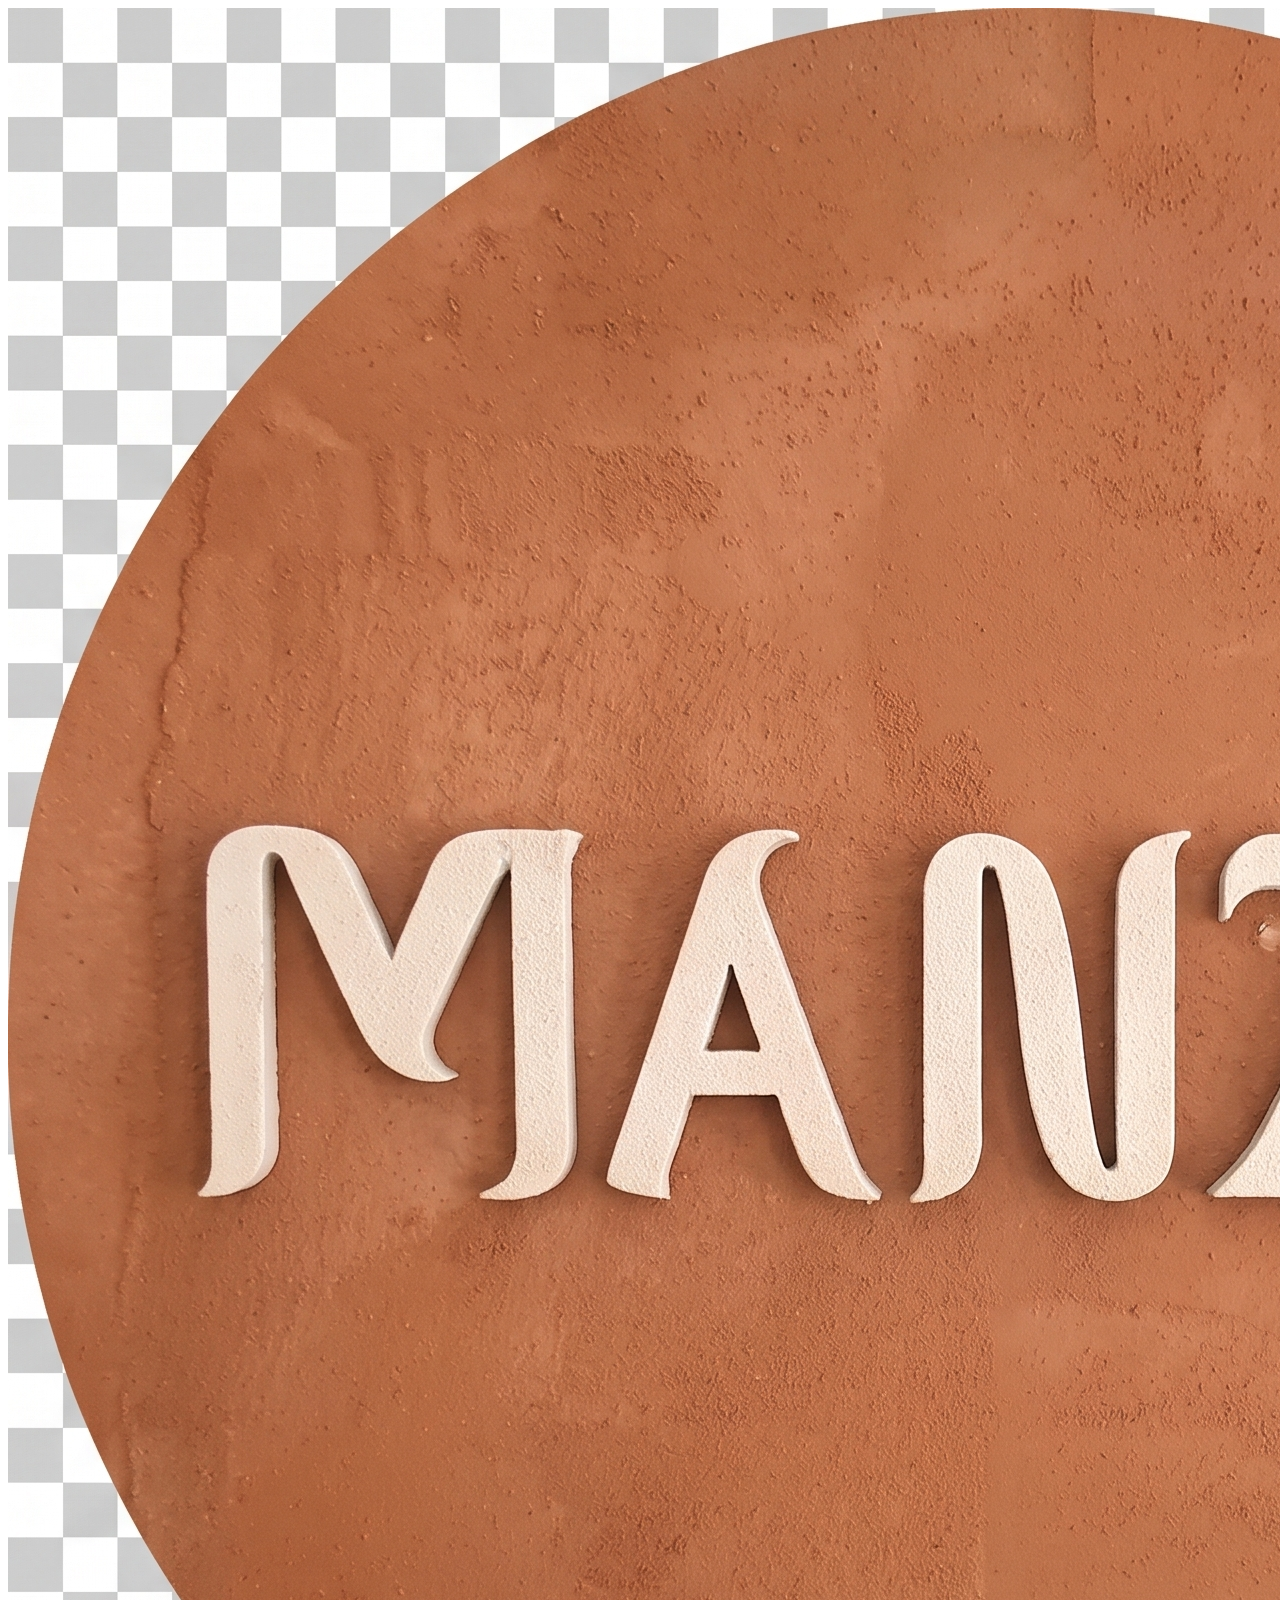
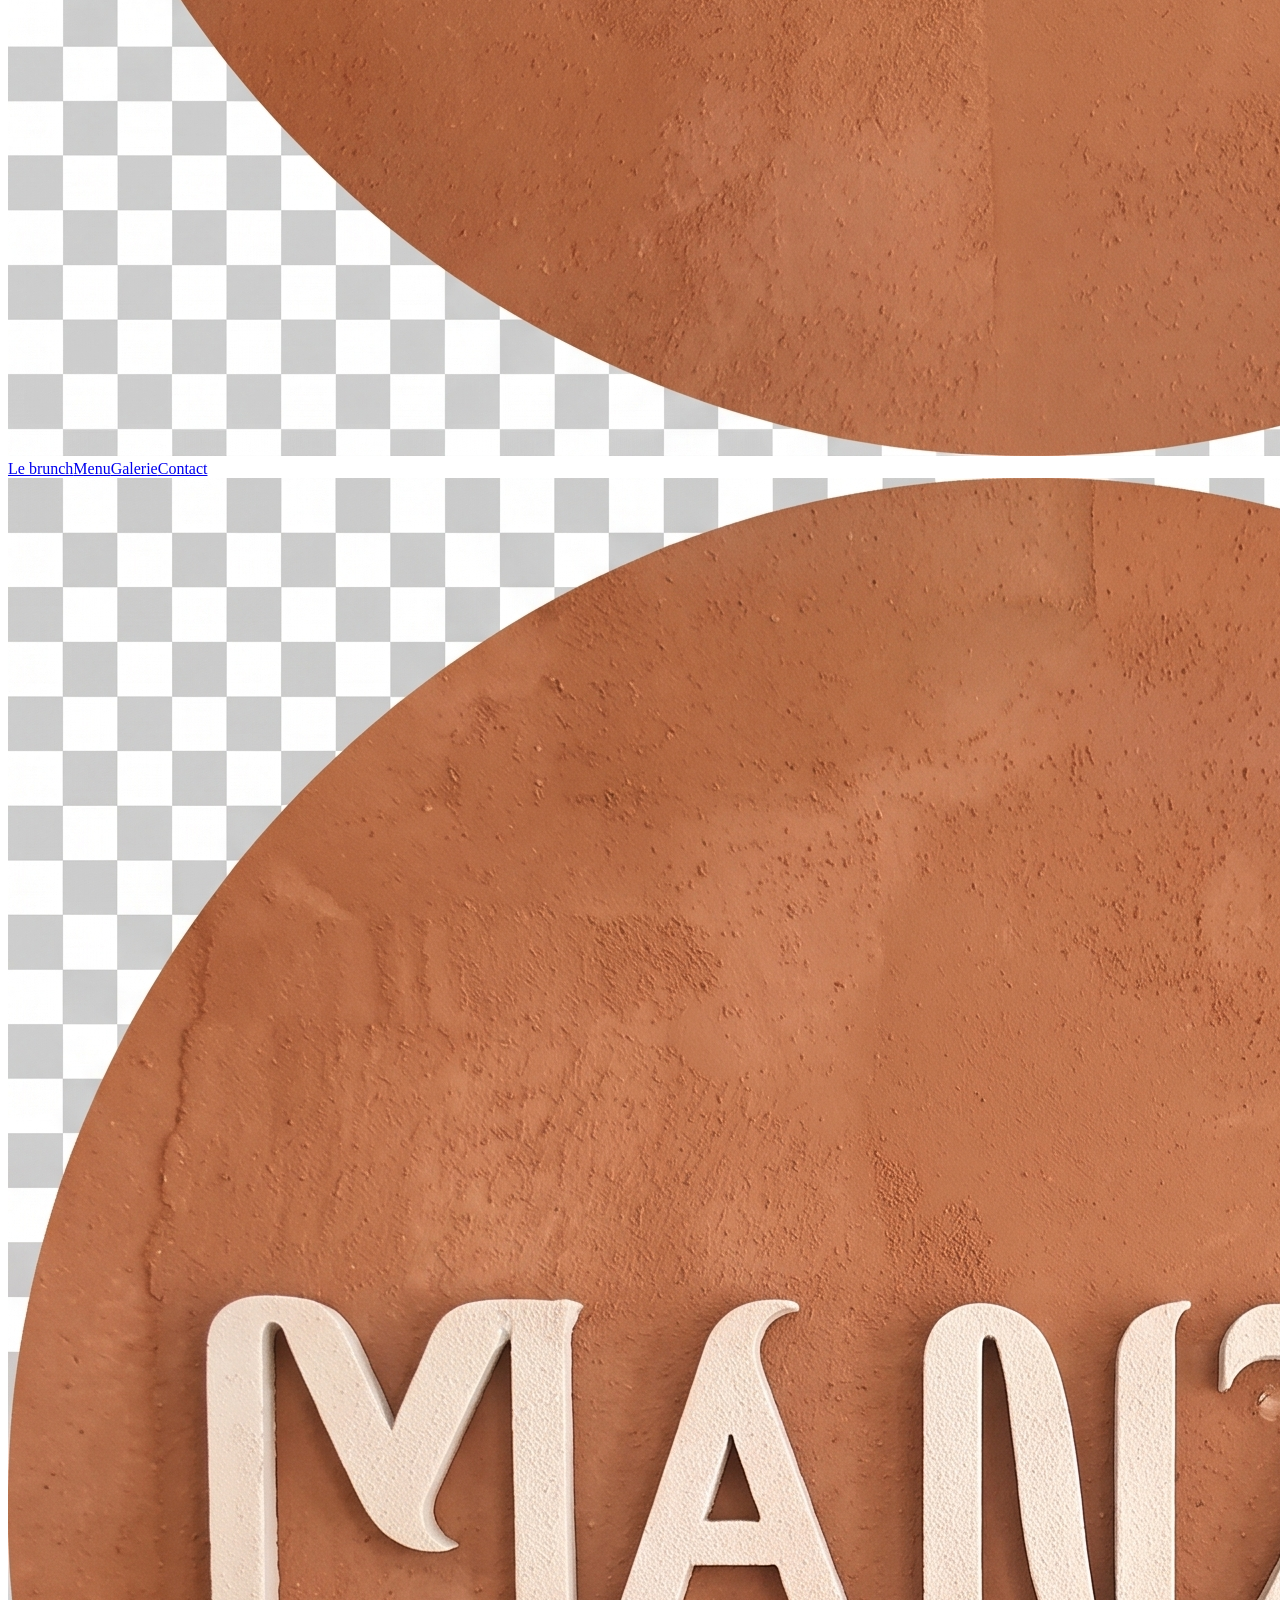
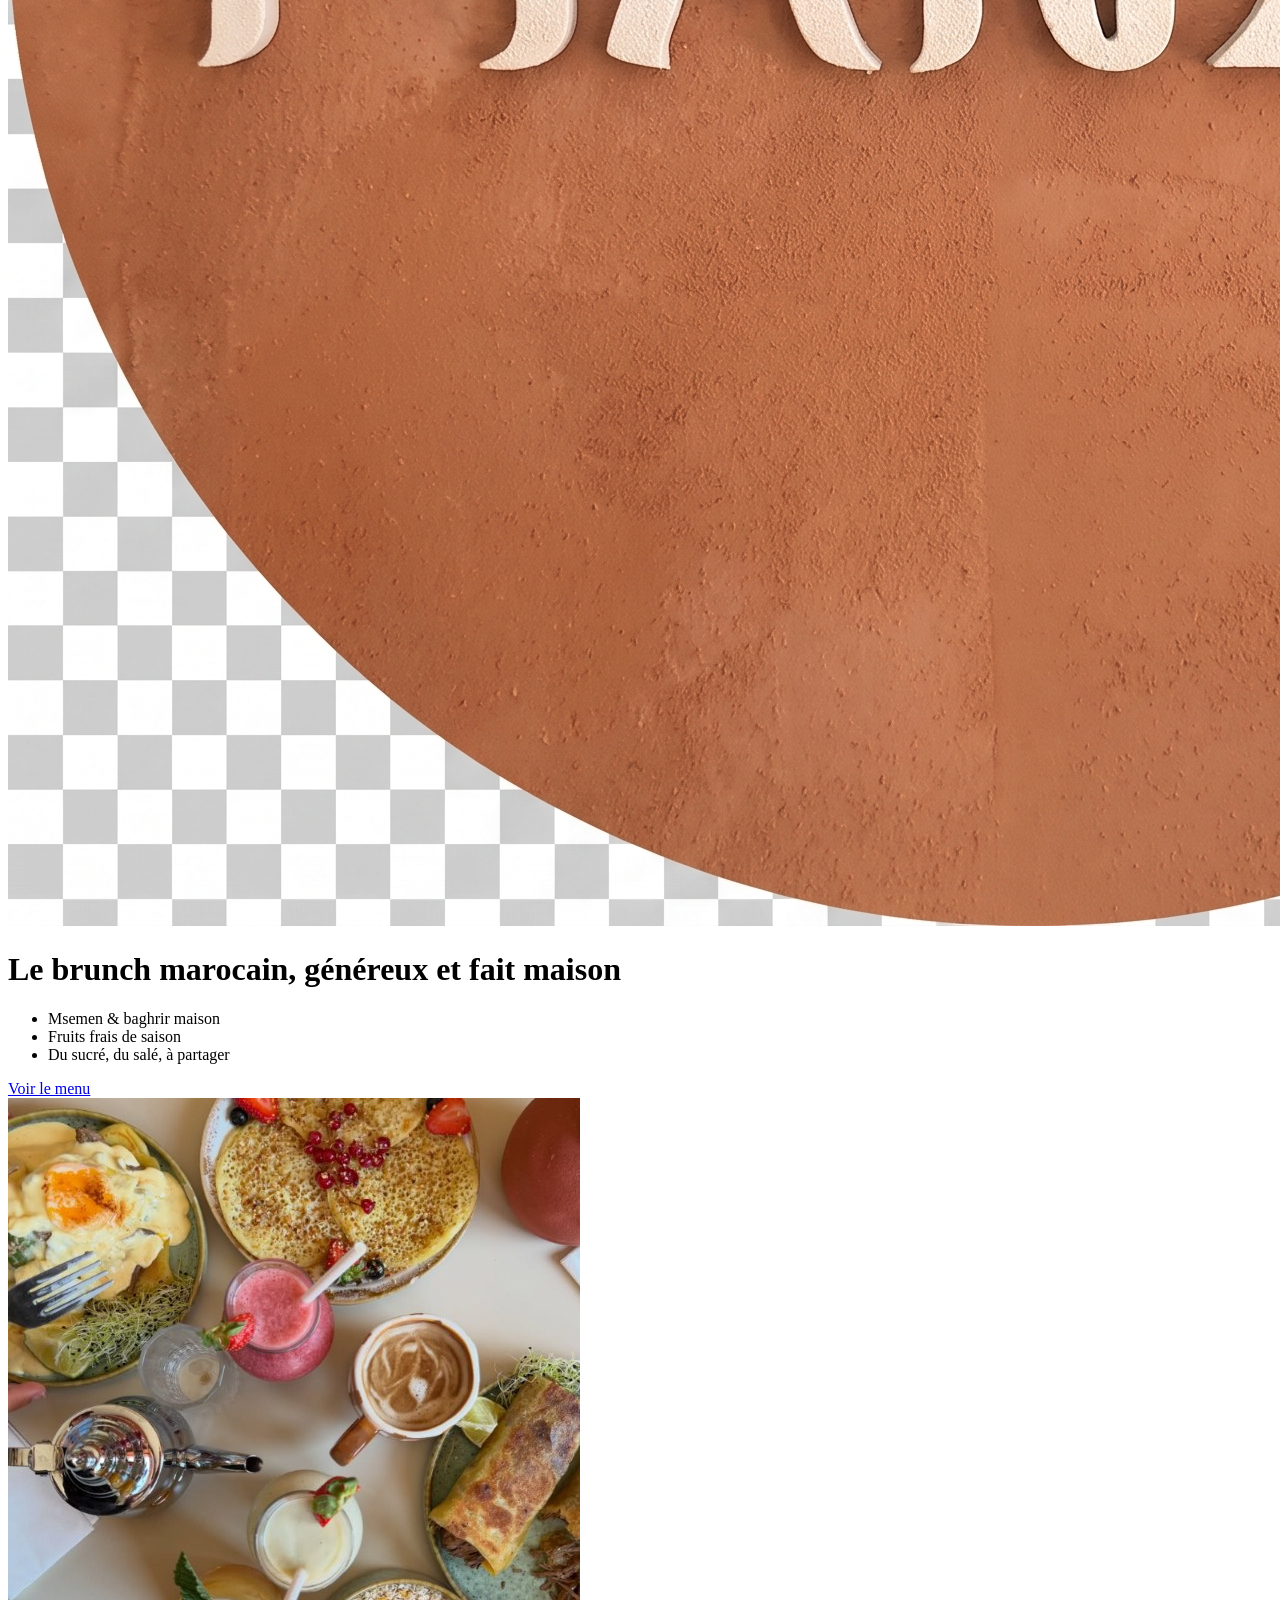
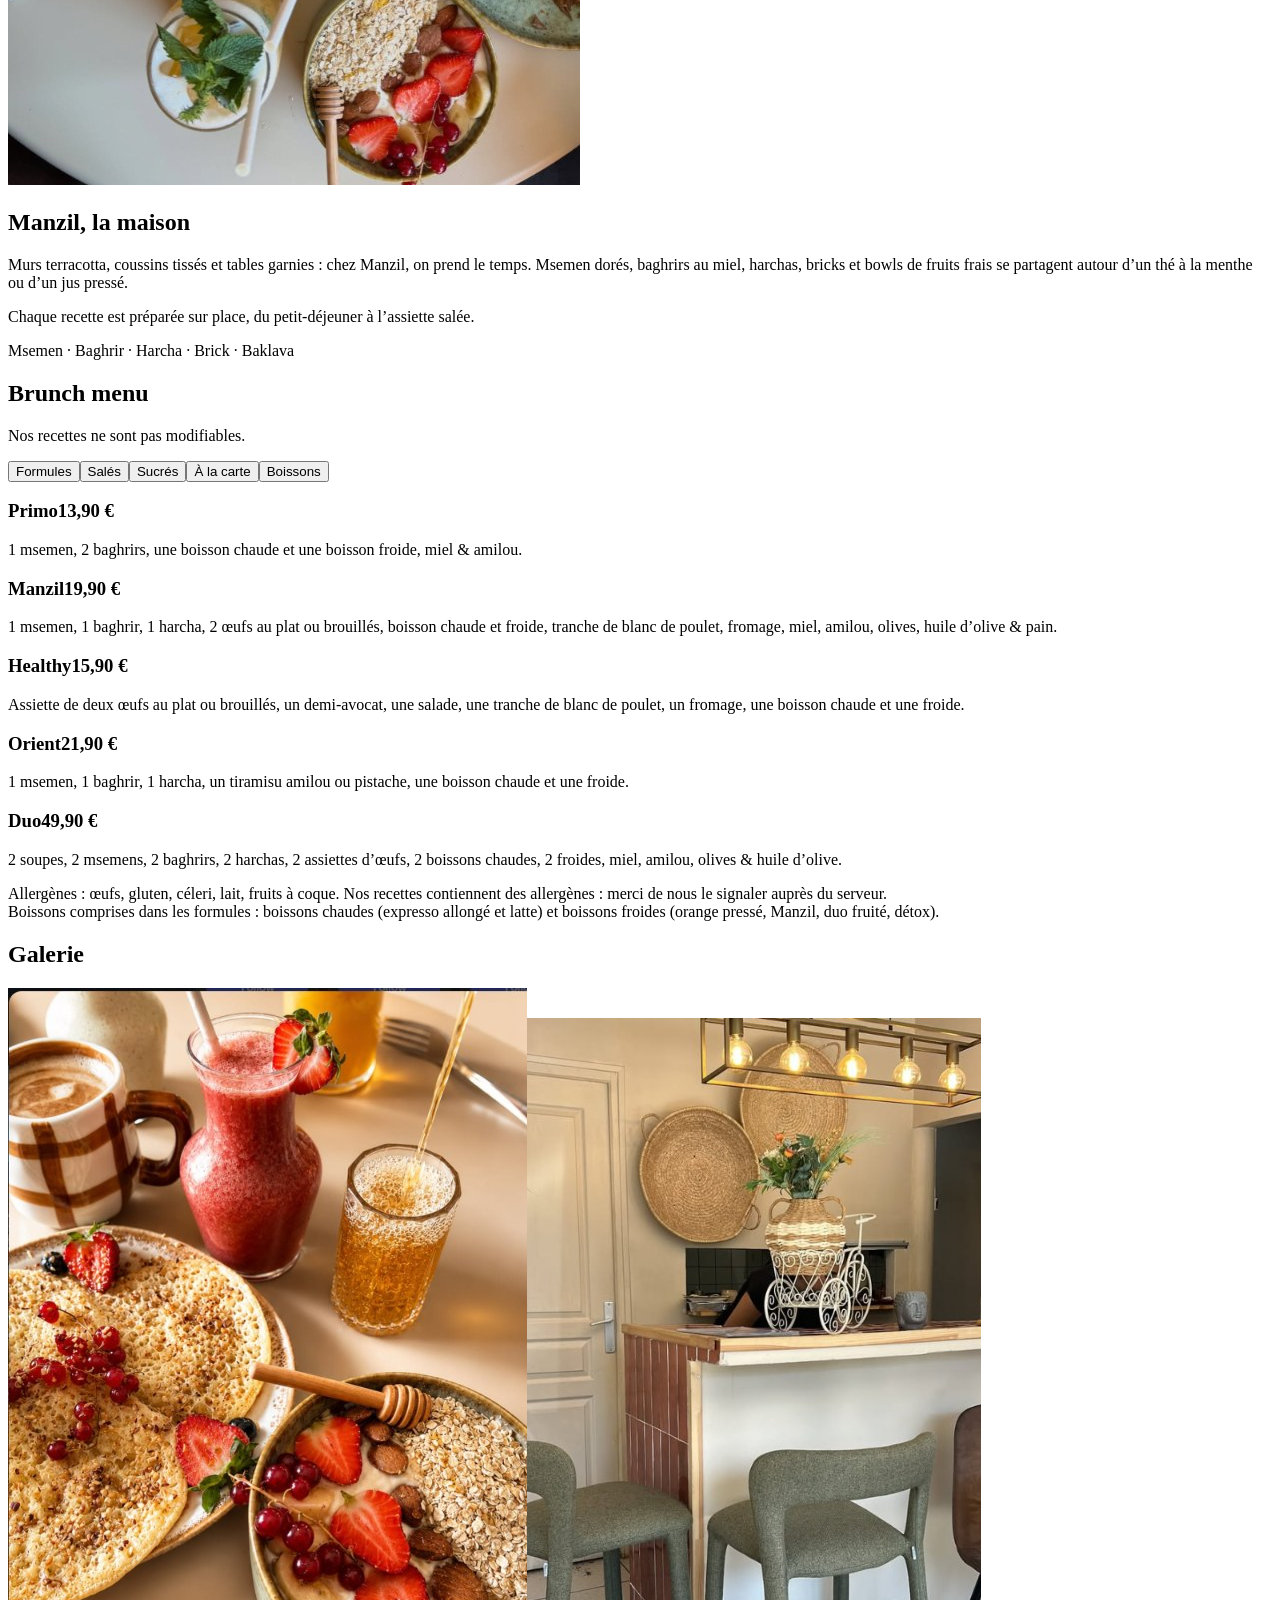
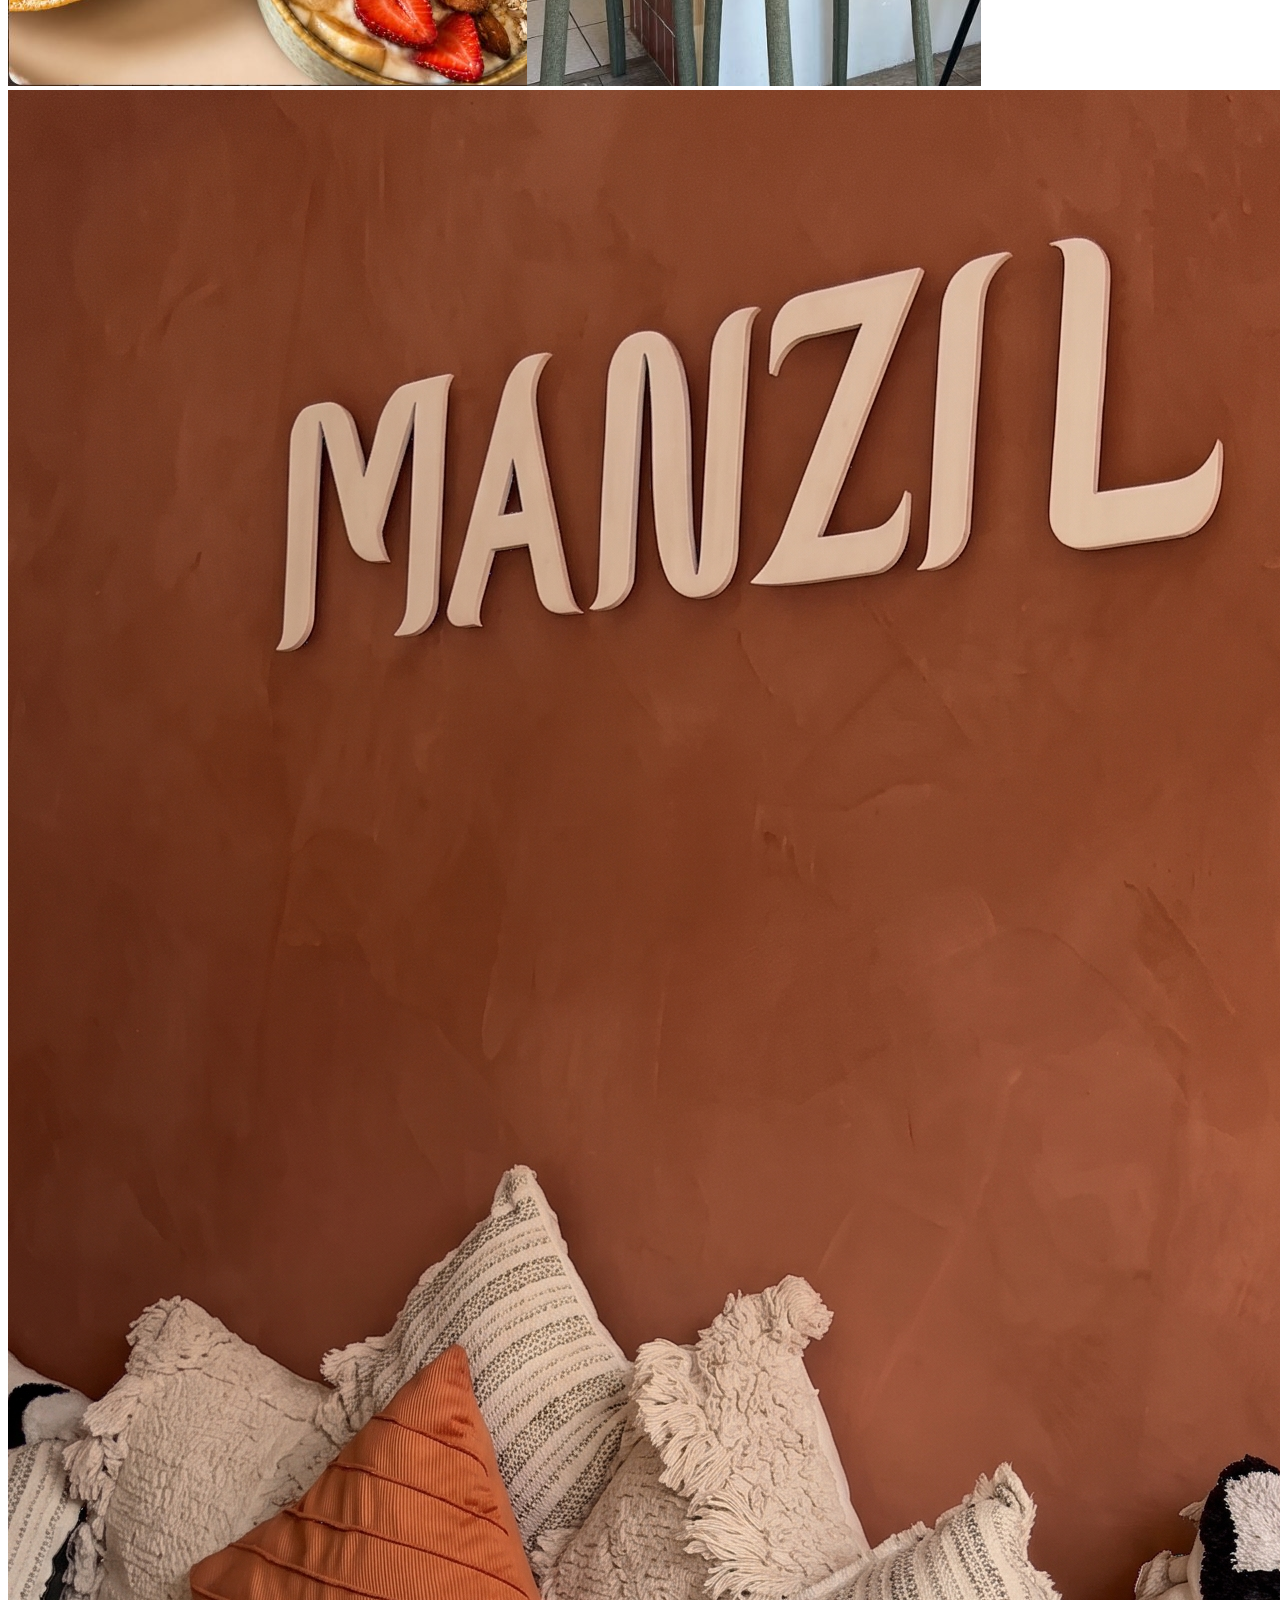
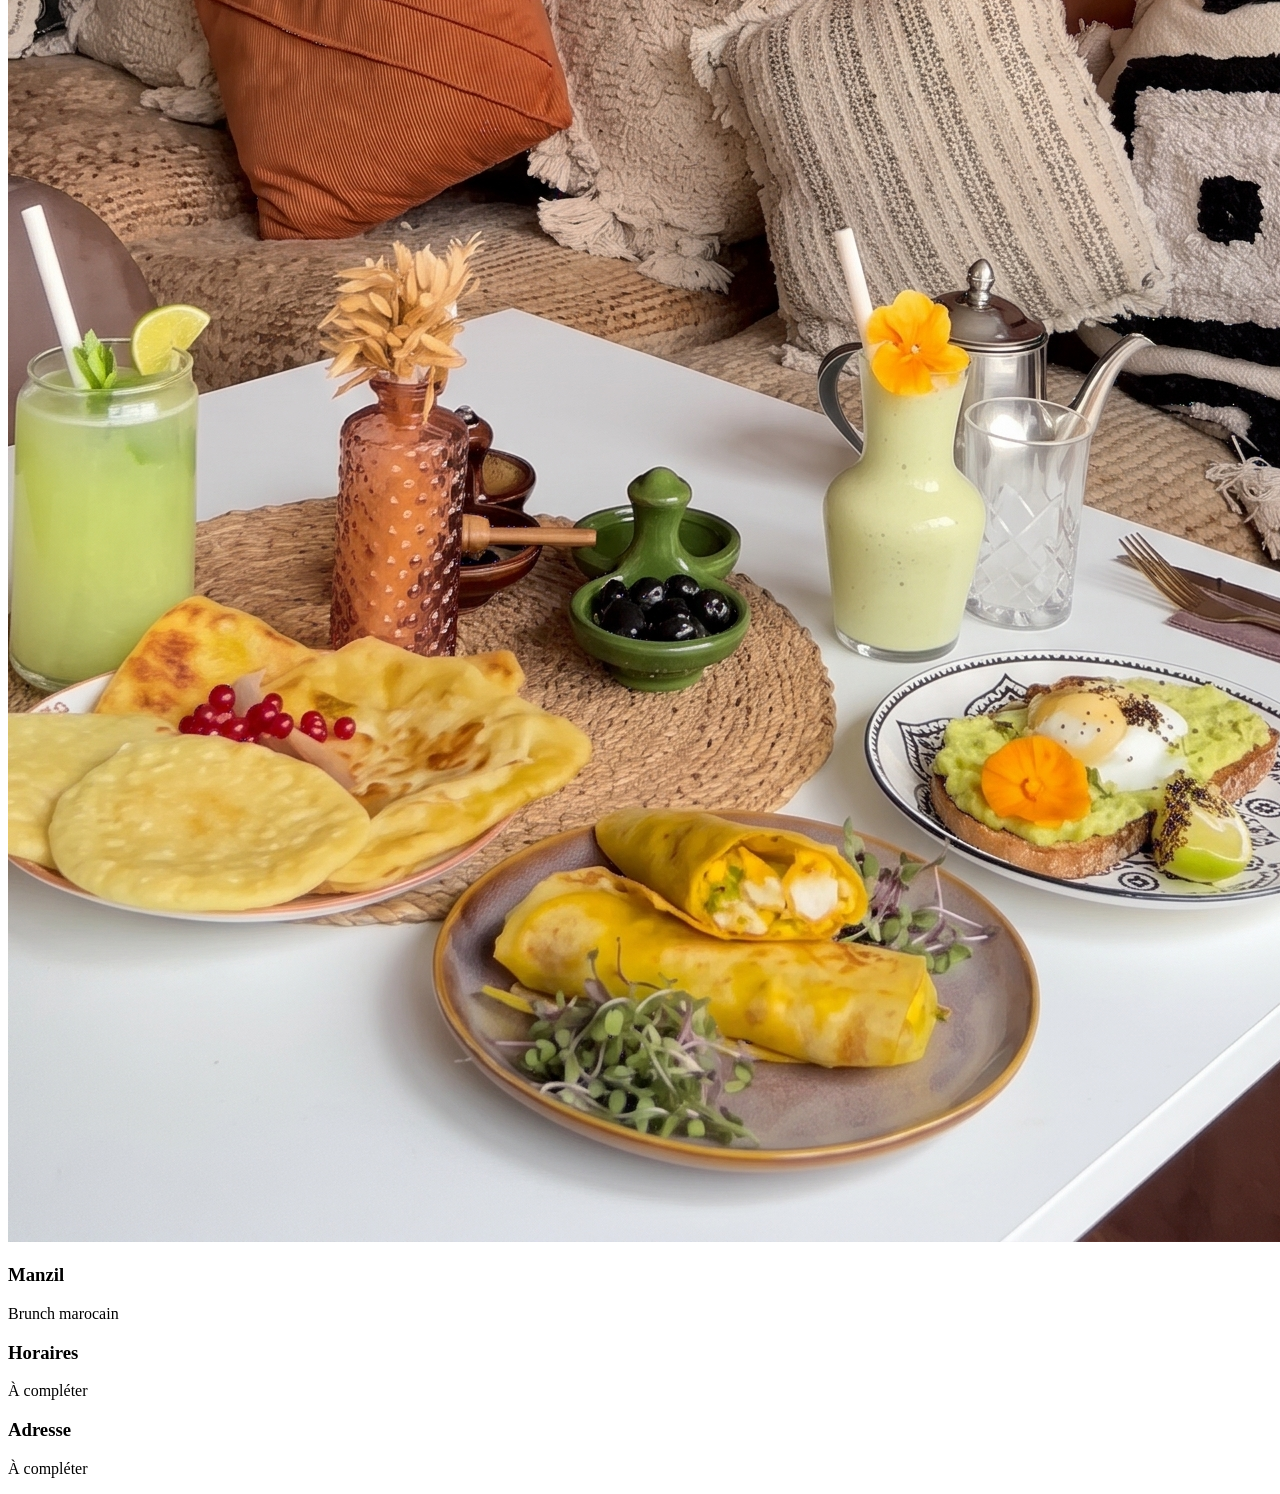
==== index.html @ bea64956 "test" ====
<!DOCTYPE html>
<html lang="fr">
<head>
  <meta charset="utf-8">
  <meta name="viewport" content="width=device-width, initial-scale=1, viewport-fit=cover">
  <title>Manzil – Brunch marocain</title>
  <meta name="description" content="Manzil, brunch marocain : msemen, baghrir, harcha, bowls et boissons fraîches, faits maison.">
  <link rel="icon" href="images/logo.jpg">
  <link href="https://fonts.googleapis.com/css2?family=Marcellus&family=Jost:wght@300;400;500&display=swap" rel="stylesheet">
  <link rel="stylesheet" href="css/style.css">
</head>
<body>
<header><a href="#top"><img src="images/logo.jpg" alt="Manzil"></a>
<nav><a href="#brunch">Le brunch</a><a href="#menu">Menu</a><a href="#gal">Galerie</a><a href="#contact">Contact</a></nav></header>
<main id="top">
<div class="hero"><div class="t"><img class="logo" src="images/logo.jpg" alt="Manzil">
<h1>Le brunch marocain, généreux et fait maison</h1>
<ul><li>Msemen &amp; baghrir maison</li><li>Fruits frais de saison</li><li>Du sucré, du salé, à partager</li></ul>
<a class="btn" href="#menu">Voir le menu</a></div>
<div class="ph" role="img" aria-label="Salle Manzil et table de brunch" style="background-image:url(images/banquette.jpg)"></div></div>

<section id="brunch"><div class="split"><img src="images/brunch-table.jpg" alt="Table de brunch Manzil vue du dessus">
<div><h2>Manzil, la maison</h2><p>Murs terracotta, coussins tissés et tables garnies : chez Manzil, on prend le temps. Msemen dorés, baghrirs au miel, harchas, bricks et bowls de fruits frais se partagent autour d’un thé à la menthe ou d’un jus pressé.</p><p>Chaque recette est préparée sur place, du petit-déjeuner à l’assiette salée.</p></div></div></section>
<div class="band"><p>Msemen · Baghrir · Harcha · Brick · Baklava</p></div>

<section id="menu"><h2>Brunch menu</h2><p>Nos recettes ne sont pas modifiables.</p>
<div class="tabs" role="tablist" id="tabs"></div><div class="items" id="items" role="tabpanel"></div>
<p class="note">Allergènes : œufs, gluten, céleri, lait, fruits à coque. Nos recettes contiennent des allergènes : merci de nous le signaler auprès du serveur.<br>Boissons comprises dans les formules : boissons chaudes (expresso allongé et latte) et boissons froides (orange pressé, Manzil, duo fruité, détox).</p></section>

<section id="gal"><h2>Galerie</h2><div class="gal"><img src="images/pancakes.jpg" alt="Pancakes, smoothie et bowl" loading="lazy"><img src="images/counter.jpg" alt="Comptoir et tabourets" loading="lazy"><img src="images/banquette.jpg" alt="Banquette et table dressée" loading="lazy"></div></section>
</main>
<footer id="contact"><div><h3>Manzil</h3><p>Brunch marocain</p></div><div><h3>Horaires</h3><p>À compléter</p></div><div><h3>Adresse</h3><p>À compléter</p></div></footer>

<script src="js/menu-data.js"></script>
<script src="js/main.js"></script>
</body>
</html>
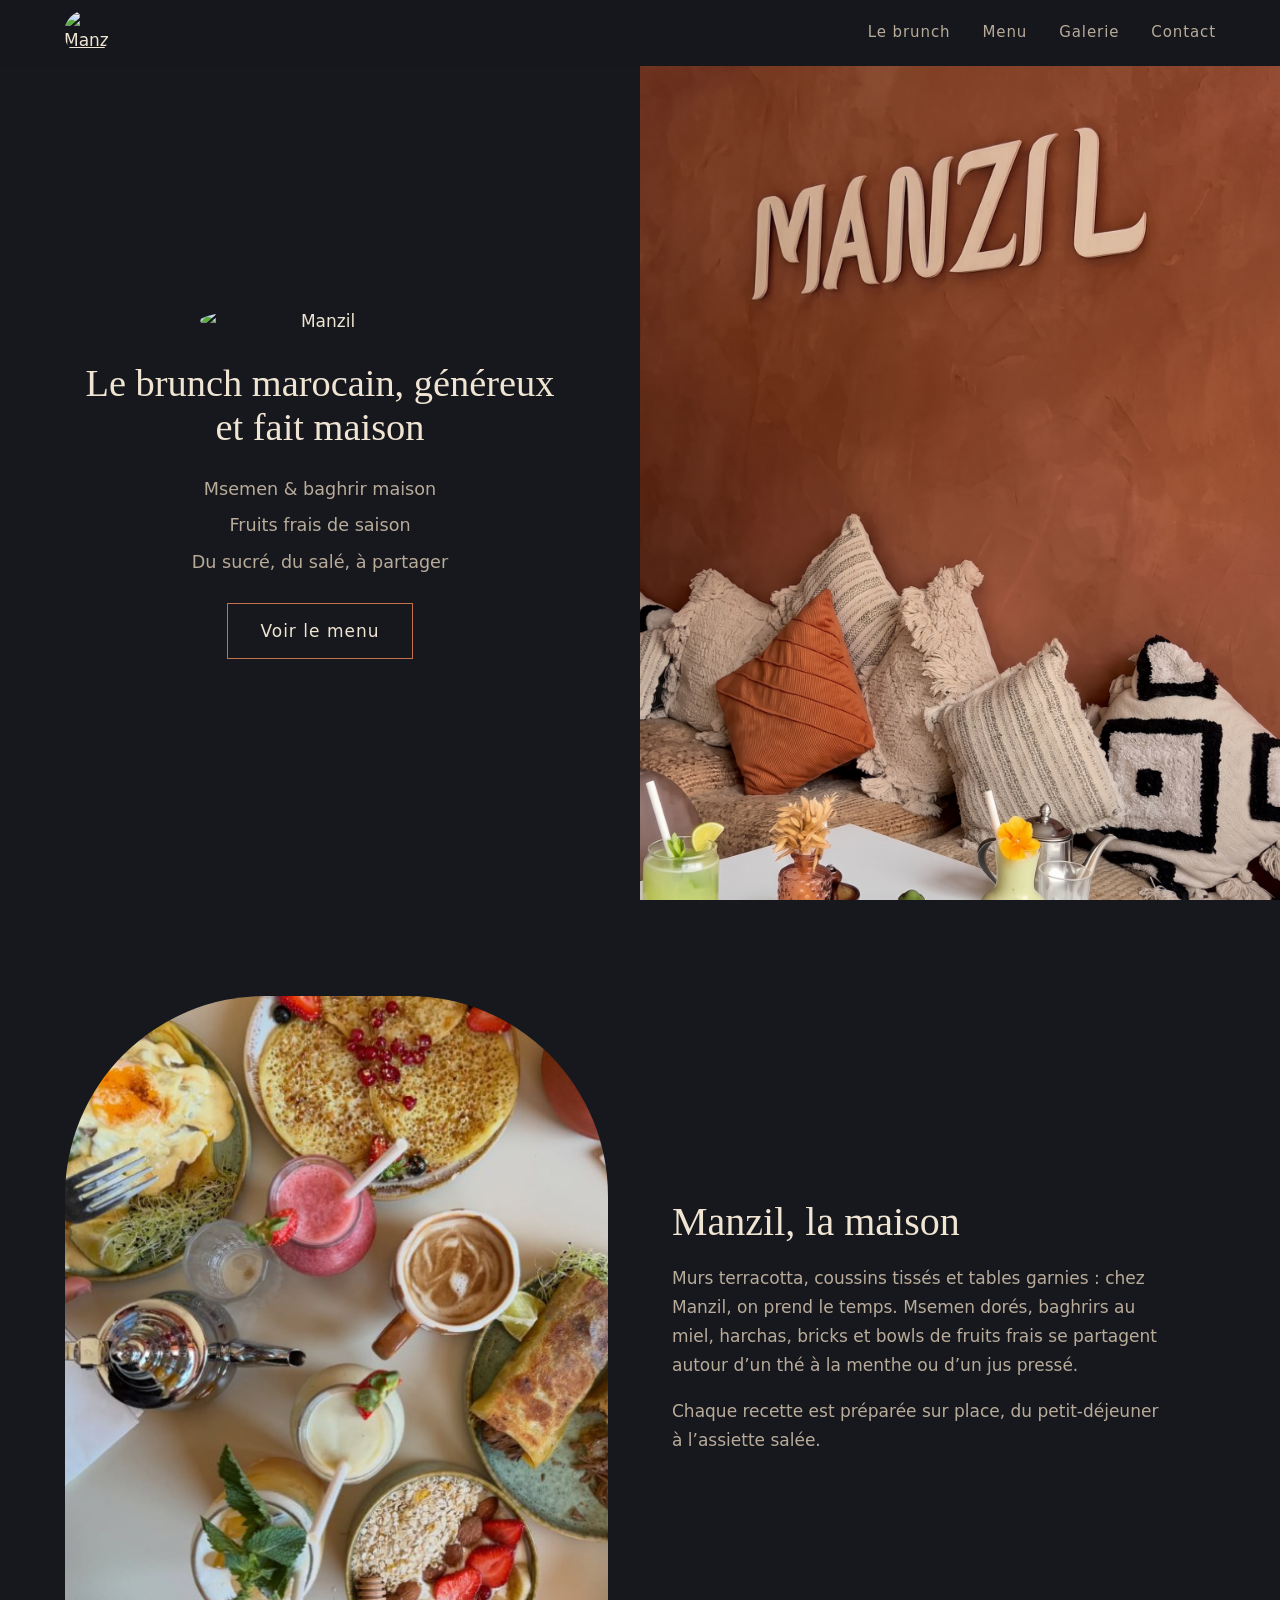
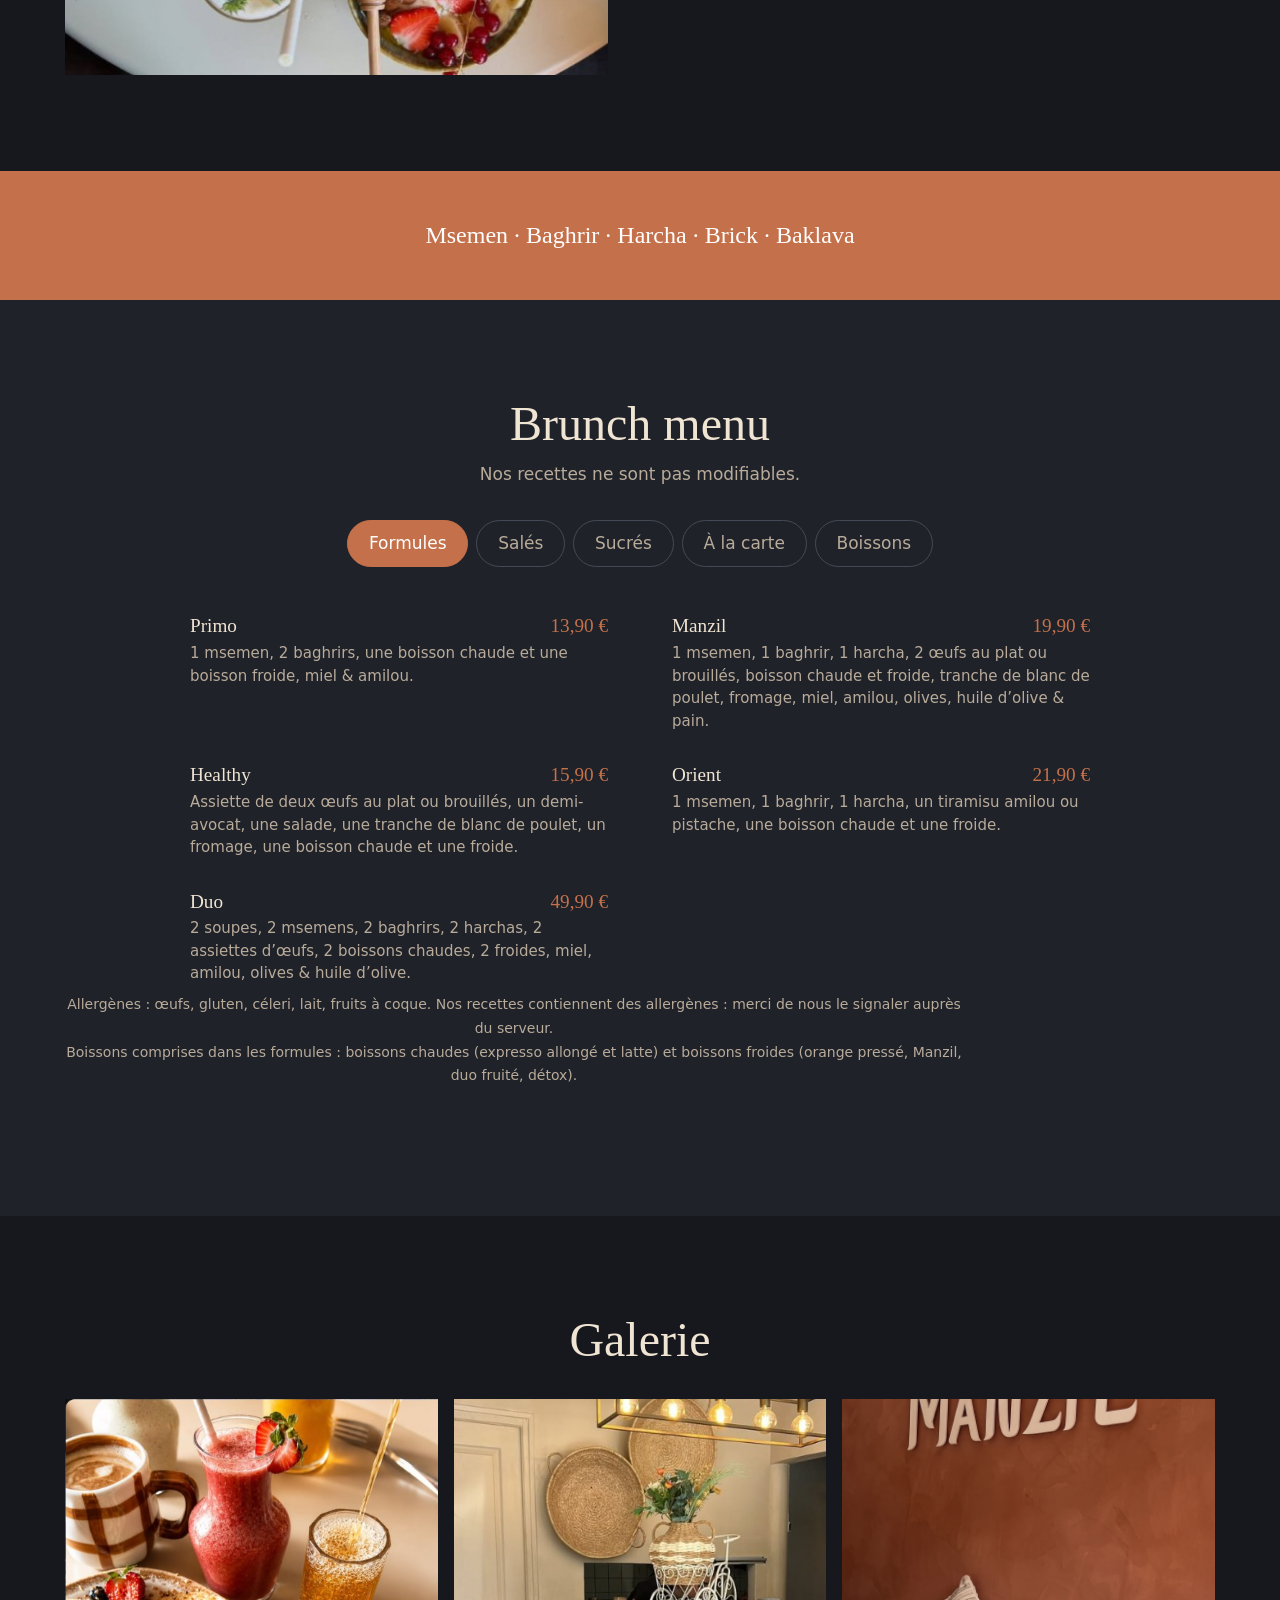
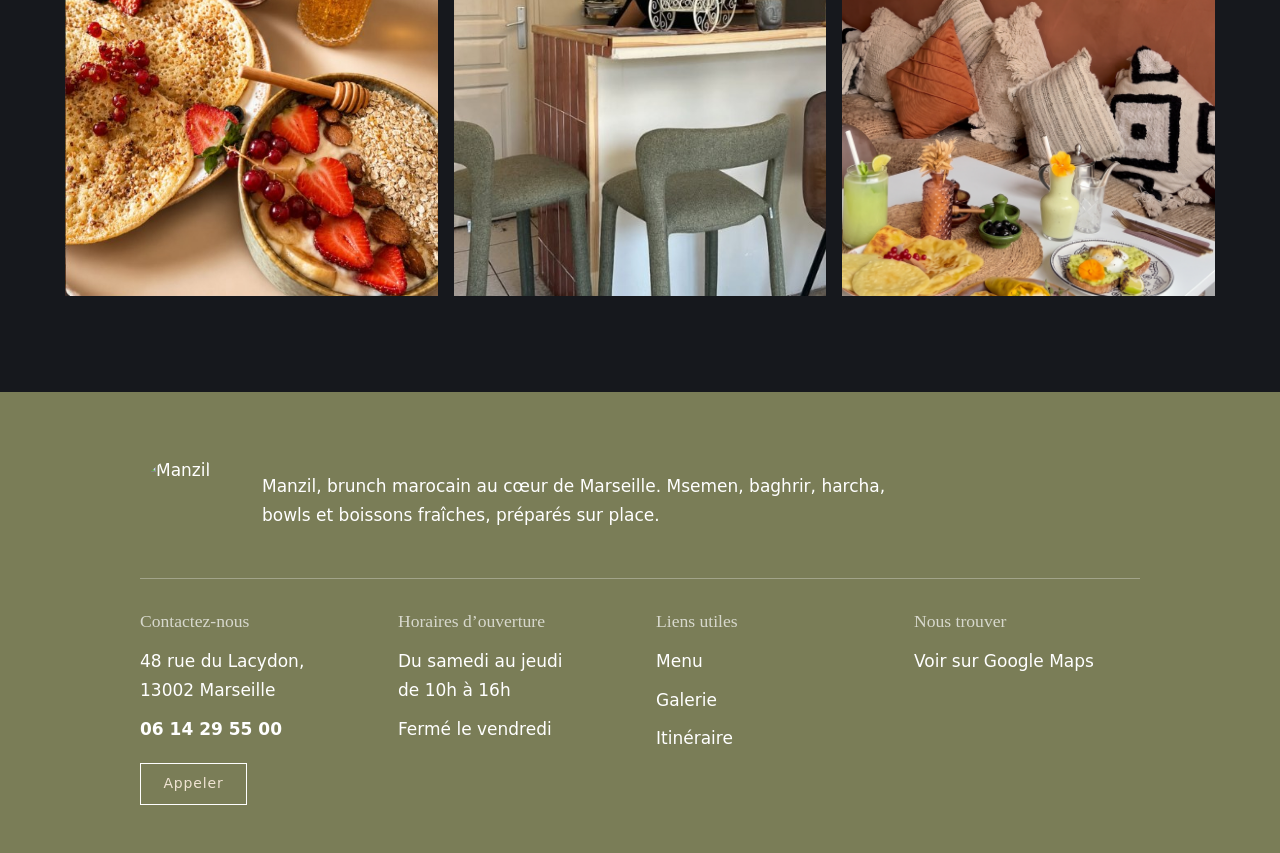
==== commit 9f56e0b8: "xx" ====
--- a/index.html
+++ b/index.html
@@ -5,15 +5,15 @@
   <meta name="viewport" content="width=device-width, initial-scale=1, viewport-fit=cover">
   <title>Manzil – Brunch marocain</title>
   <meta name="description" content="Manzil, brunch marocain : msemen, baghrir, harcha, bowls et boissons fraîches, faits maison.">
-  <link rel="icon" href="images/logo.jpg">
+  <link rel="icon" href="images/logo.png">
   <link href="https://fonts.googleapis.com/css2?family=Marcellus&family=Jost:wght@300;400;500&display=swap" rel="stylesheet">
   <link rel="stylesheet" href="css/style.css">
 </head>
 <body>
-<header><a href="#top"><img src="images/logo.jpg" alt="Manzil"></a>
+<header><a href="#top"><img src="images/logo.png" alt="Manzil"></a>
 <nav><a href="#brunch">Le brunch</a><a href="#menu">Menu</a><a href="#gal">Galerie</a><a href="#contact">Contact</a></nav></header>
 <main id="top">
-<div class="hero"><div class="t"><img class="logo" src="images/logo.jpg" alt="Manzil">
+<div class="hero"><div class="t"><img class="logo" src="images/logo.png" alt="Manzil">
 <h1>Le brunch marocain, généreux et fait maison</h1>
 <ul><li>Msemen &amp; baghrir maison</li><li>Fruits frais de saison</li><li>Du sucré, du salé, à partager</li></ul>
 <a class="btn" href="#menu">Voir le menu</a></div>
@@ -29,7 +29,35 @@
 
 <section id="gal"><h2>Galerie</h2><div class="gal"><img src="images/pancakes.jpg" alt="Pancakes, smoothie et bowl" loading="lazy"><img src="images/counter.jpg" alt="Comptoir et tabourets" loading="lazy"><img src="images/banquette.jpg" alt="Banquette et table dressée" loading="lazy"></div></section>
 </main>
-<footer id="contact"><div><h3>Manzil</h3><p>Brunch marocain</p></div><div><h3>Horaires</h3><p>À compléter</p></div><div><h3>Adresse</h3><p>À compléter</p></div></footer>
+<footer id="contact">
+  <div class="f-top">
+    <img class="f-logo" src="images/logo.png" alt="Manzil">
+    <p>Manzil, brunch marocain au cœur de Marseille. Msemen, baghrir, harcha, bowls et boissons fraîches, préparés sur place.</p>
+  </div>
+  <div class="f-cols">
+    <div>
+      <h3>Contactez-nous</h3>
+      <p>48 rue du Lacydon,<br>13002 Marseille</p>
+      <p><strong><a href="tel:+33614295500">06 14 29 55 00</a></strong></p>
+      <a class="btn" href="tel:+33614295500">Appeler</a>
+    </div>
+    <div>
+      <h3>Horaires d’ouverture</h3>
+      <p>Du samedi au jeudi<br>de 10h à 16h</p>
+      <p>Fermé le vendredi</p>
+    </div>
+    <div>
+      <h3>Liens utiles</h3>
+      <p><a href="#menu">Menu</a></p>
+      <p><a href="#gal">Galerie</a></p>
+      <p><a href="https://maps.app.goo.gl/Hn7ryLH67xtPSNrdA" target="_blank" rel="noopener">Itinéraire</a></p>
+    </div>
+    <div>
+      <h3>Nous trouver</h3>
+      <p><a href="https://maps.app.goo.gl/Hn7ryLH67xtPSNrdA" target="_blank" rel="noopener">Voir sur Google Maps</a></p>
+    </div>
+  </div>
+</footer>
 
 <script src="js/menu-data.js"></script>
 <script src="js/main.js"></script>
--- a/css/style.css
+++ b/css/style.css
@@ -0,0 +1,54 @@
+:root{--ink:#16181d;--ink2:#1f2229;--clay:#c4714b;--sand:#f0e4d3;--mute:#b9ab9a;--olive:#7a7d57;box-sizing:border-box;padding-top:env(safe-area-inset-top,0px);padding-bottom:env(safe-area-inset-bottom,0px)}
+*,*::before,*::after{box-sizing:inherit}
+html{scroll-behavior:smooth;scroll-padding-top:70px}
+body{margin:0;background:var(--ink);color:var(--sand);font:300 17px/1.7 Jost,system-ui,sans-serif}
+h1,h2,h3{font-family:Marcellus,Georgia,serif;font-weight:400;margin:0;line-height:1.15}
+img{max-width:100%;display:block}
+a{color:inherit}
+:focus-visible{outline:2px solid var(--clay);outline-offset:3px}
+header{position:sticky;top:0;z-index:5;display:flex;align-items:center;justify-content:space-between;padding:10px 5vw;background:rgba(22,24,29,.92);backdrop-filter:blur(8px)}
+header img{width:46px;height:46px;border-radius:50%}
+nav{display:flex;gap:2rem;font-size:15px;letter-spacing:.06em}
+nav a{text-decoration:none;color:var(--mute)}nav a:hover{color:var(--sand)}
+.hero{display:grid;grid-template-columns:1fr 1fr;min-height:calc(100vh - 66px)}
+.hero .t{display:flex;flex-direction:column;justify-content:center;align-items:center;text-align:center;padding:4rem 6vw;gap:1.6rem}
+.hero .logo{width:min(240px,50vw);border-radius:50%}
+.hero h1{font-size:clamp(1.6rem,3vw,2.4rem)}
+.hero ul{list-style:none;margin:0;padding:0;display:grid;gap:.4rem;color:var(--mute);font-size:1.1rem}
+.hero .ph{background:#000 center top/cover}
+.btn{display:inline-block;padding:.8rem 2rem;border:1px solid var(--clay);text-decoration:none;color:var(--sand);letter-spacing:.06em;transition:background .2s}
+.btn:hover{background:var(--clay)}
+section{padding:6rem 5vw}
+.split{display:grid;grid-template-columns:1fr 1fr;gap:5vw;align-items:center;max-width:1150px;margin:auto}
+.split img{width:100%;aspect-ratio:4/5;object-fit:cover;border-radius:200px 200px 0 0}
+.split h2{font-size:clamp(1.7rem,3.2vw,2.5rem);margin-bottom:1.2rem}
+.split p{color:var(--mute);max-width:46ch}
+.band{background:var(--clay);color:#fff;text-align:center;padding:3rem 5vw}
+.band p{margin:0;font:1.5rem/1.4 Marcellus,serif}
+#menu{background:var(--ink2)}
+#menu>h2{text-align:center;font-size:clamp(1.9rem,4vw,3rem)}
+#menu>p{text-align:center;color:var(--mute);margin:.5rem 0 2rem}
+.tabs{display:flex;flex-wrap:wrap;justify-content:center;gap:.5rem;margin-bottom:3rem}
+.tabs button{font:inherit;background:none;color:var(--mute);border:1px solid #444a55;padding:.5rem 1.3rem;border-radius:99px;cursor:pointer}
+.tabs button[aria-selected=true]{background:var(--clay);border-color:var(--clay);color:#fff}
+.items{max-width:900px;margin:auto;display:grid;grid-template-columns:1fr 1fr;gap:2rem 4rem}
+.it h3{display:flex;justify-content:space-between;gap:1rem;font-size:1.2rem}
+.it h3 span{color:var(--clay);white-space:nowrap}
+.it p{margin:.3rem 0 0;font-size:15px;color:var(--mute);line-height:1.5}
+.sub{grid-column:1/-1;font:1.3rem Marcellus,serif;color:var(--clay);border-bottom:1px solid #444a55;padding-bottom:.4rem;margin-top:1rem}
+.note{max-width:900px;margin:3rem auto 0;text-align:center;font-size:14px;color:var(--mute)}
+.gal{display:grid;grid-template-columns:repeat(3,1fr);gap:1rem;max-width:1150px;margin:2rem auto 0}
+.gal img{width:100%;height:100%;aspect-ratio:3/4;object-fit:cover}
+#gal h2{text-align:center;font-size:clamp(1.9rem,4vw,3rem)}
+footer{background:var(--olive);color:#fff;padding:4rem 5vw 3rem}
+footer a{text-decoration:none}footer a:hover{text-decoration:underline}
+.f-top{display:flex;align-items:center;gap:2rem;max-width:1000px;margin:0 auto 2rem;padding-bottom:2rem;border-bottom:1px solid rgba(255,255,255,.3)}
+.f-logo{width:90px;height:90px;border-radius:50%;flex:none}
+.f-top p{margin:0;max-width:60ch}
+.f-cols{display:grid;grid-template-columns:repeat(4,1fr);gap:2rem;max-width:1000px;margin:auto}
+footer h3{font-size:1.1rem;margin-bottom:1rem;color:rgba(255,255,255,.7)}
+footer p{margin:0 0 .6rem}
+footer .btn{border-color:#fff;font-size:14px;padding:.5rem 1.4rem;margin-top:.6rem}
+footer .btn:hover{background:#fff;color:var(--olive)}
+@media(max-width:800px){nav{gap:1rem;font-size:14px}.hero,.split,.items,.f-cols{grid-template-columns:1fr}.f-top{flex-direction:column;text-align:center}.hero .ph{min-height:60vh}.gal{grid-template-columns:1fr 1fr}.gal img:last-child{grid-column:1/-1;aspect-ratio:4/3}section{padding:4rem 6vw}}
+@media(prefers-reduced-motion:reduce){*{transition:none!important;scroll-behavior:auto!important}}
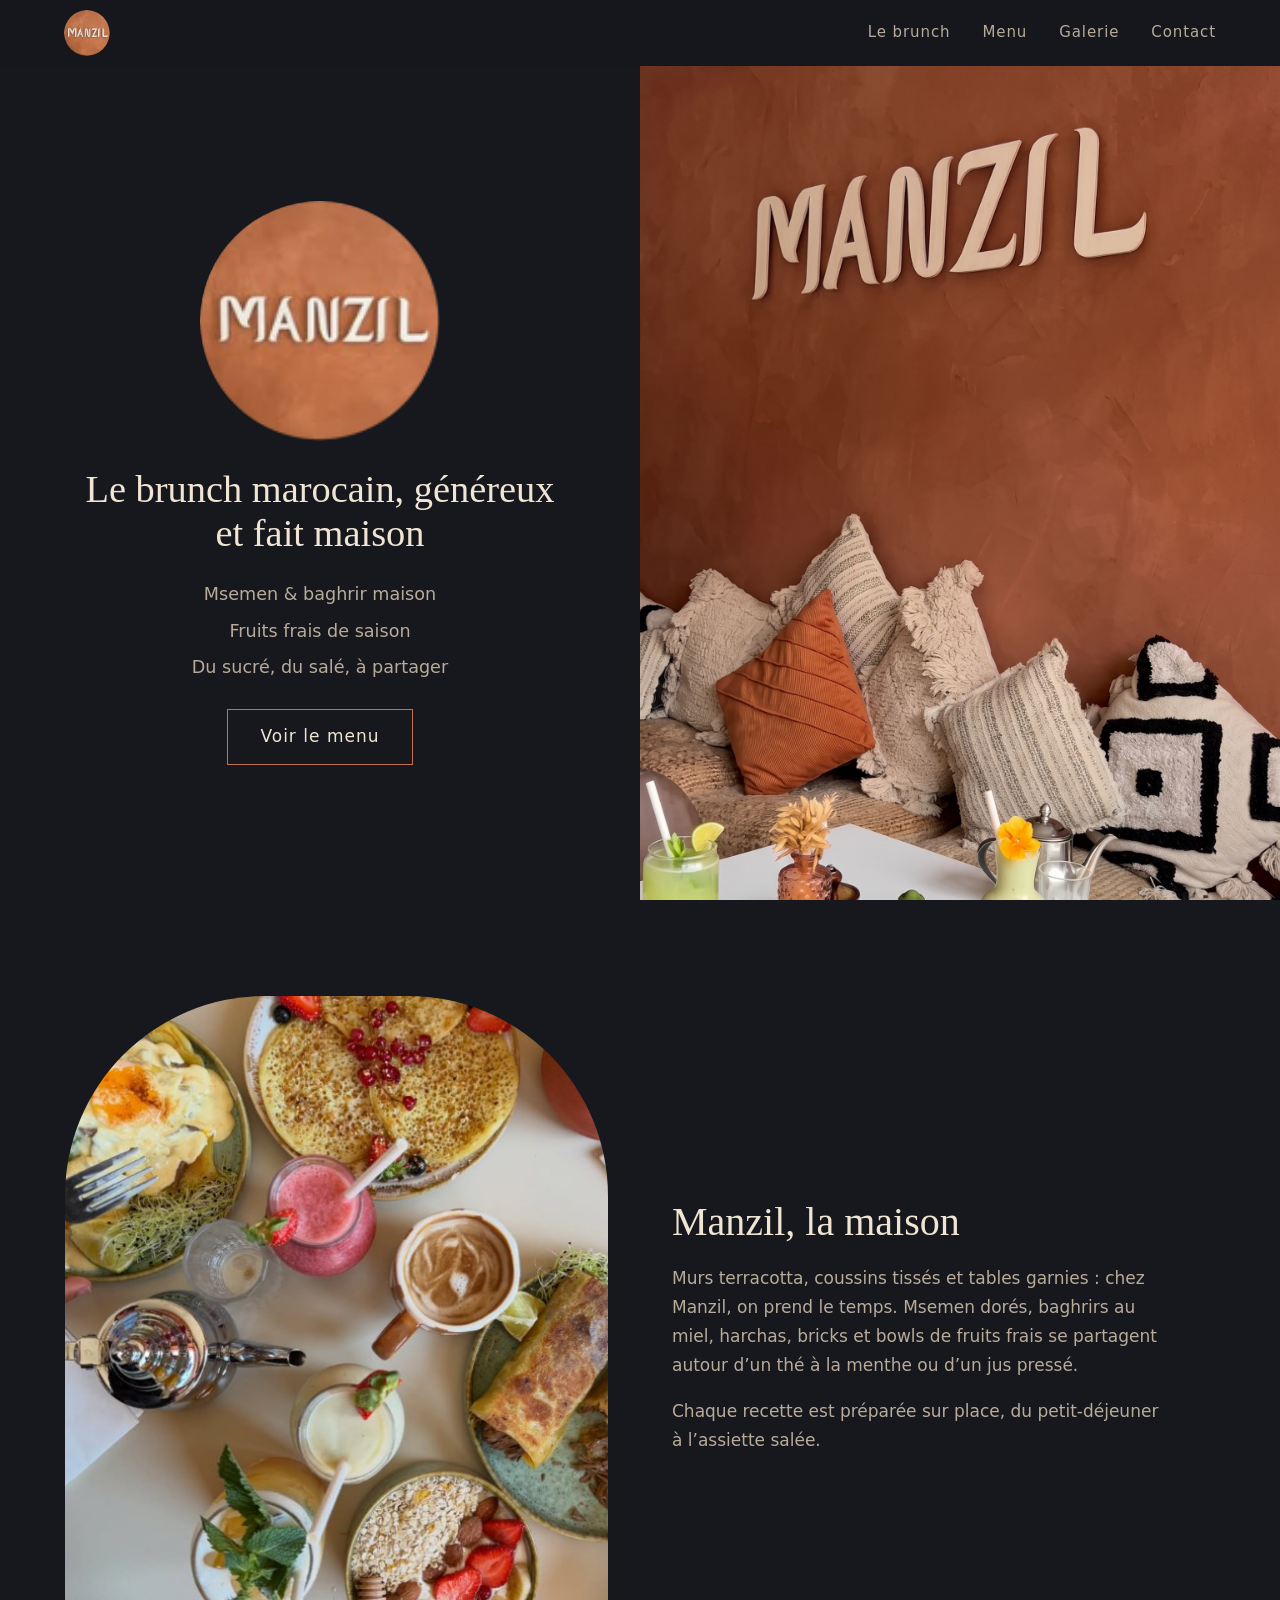
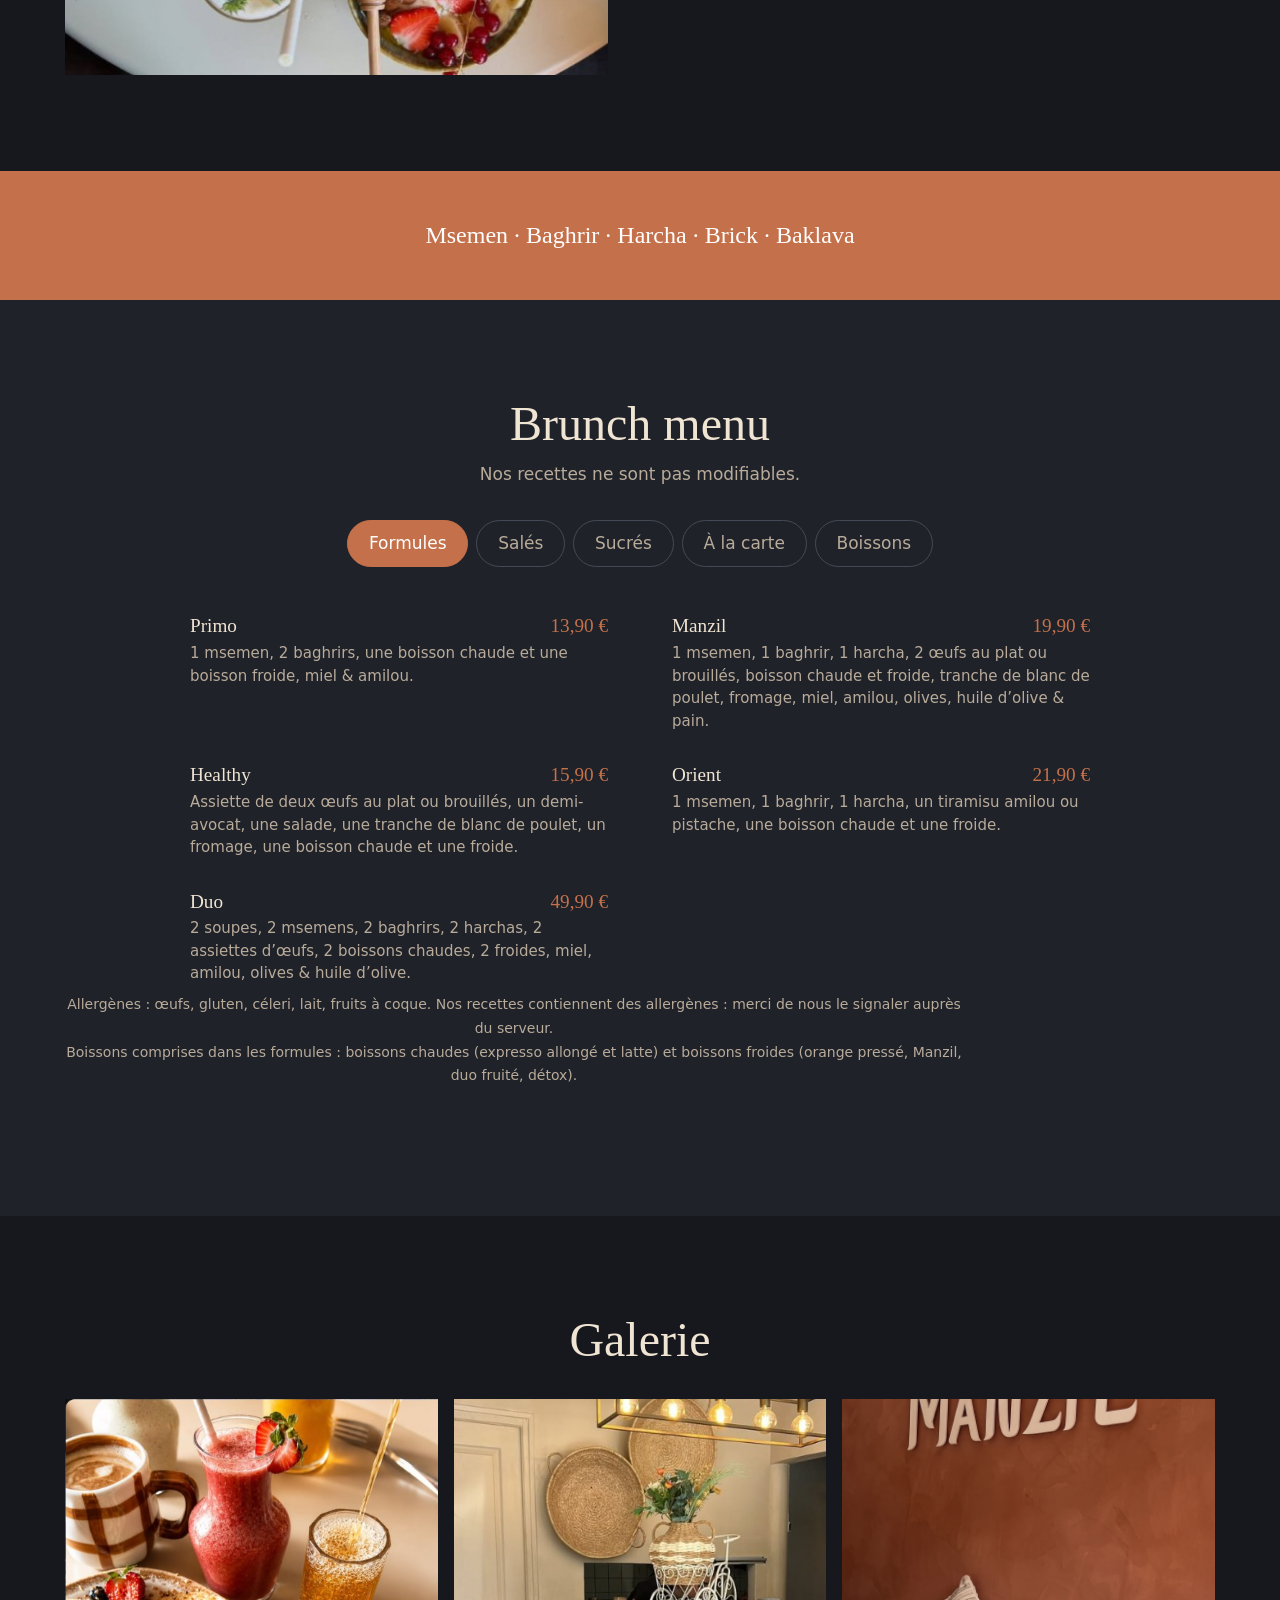
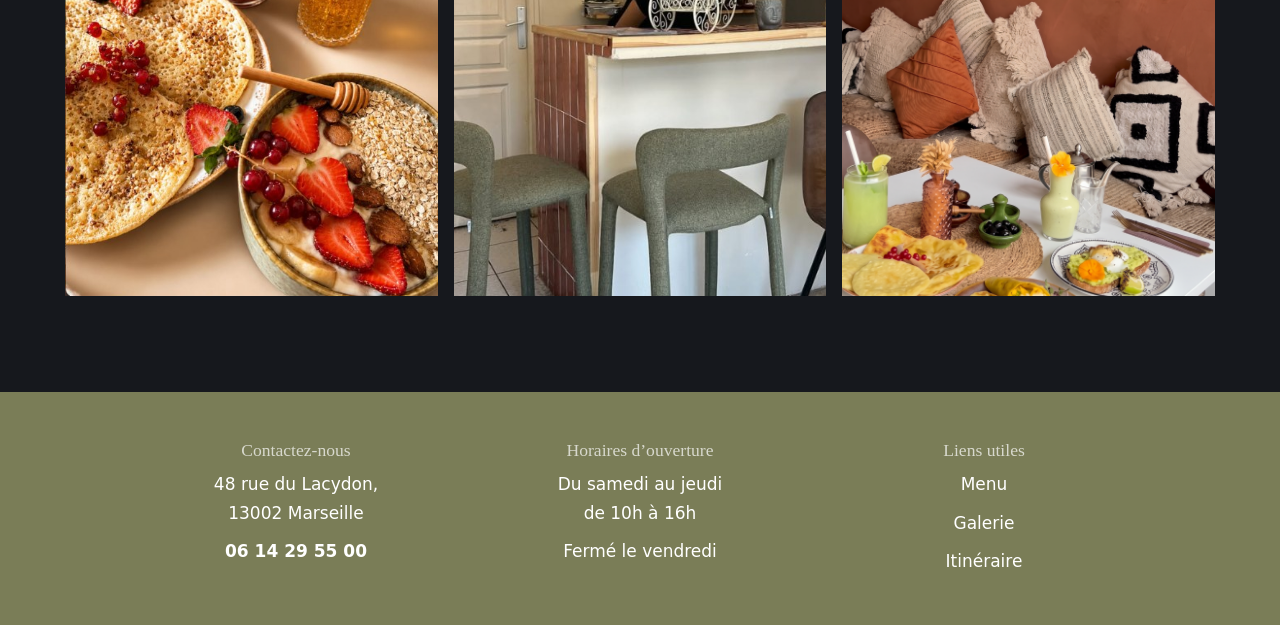
==== commit 2b107e51: "x" ====
--- a/index.html
+++ b/index.html
@@ -18,28 +18,23 @@
 <ul><li>Msemen &amp; baghrir maison</li><li>Fruits frais de saison</li><li>Du sucré, du salé, à partager</li></ul>
 <a class="btn" href="#menu">Voir le menu</a></div>
 <div class="ph" role="img" aria-label="Salle Manzil et table de brunch" style="background-image:url(images/banquette.jpg)"></div></div>
-
+ 
 <section id="brunch"><div class="split"><img src="images/brunch-table.jpg" alt="Table de brunch Manzil vue du dessus">
 <div><h2>Manzil, la maison</h2><p>Murs terracotta, coussins tissés et tables garnies : chez Manzil, on prend le temps. Msemen dorés, baghrirs au miel, harchas, bricks et bowls de fruits frais se partagent autour d’un thé à la menthe ou d’un jus pressé.</p><p>Chaque recette est préparée sur place, du petit-déjeuner à l’assiette salée.</p></div></div></section>
 <div class="band"><p>Msemen · Baghrir · Harcha · Brick · Baklava</p></div>
-
+ 
 <section id="menu"><h2>Brunch menu</h2><p>Nos recettes ne sont pas modifiables.</p>
 <div class="tabs" role="tablist" id="tabs"></div><div class="items" id="items" role="tabpanel"></div>
 <p class="note">Allergènes : œufs, gluten, céleri, lait, fruits à coque. Nos recettes contiennent des allergènes : merci de nous le signaler auprès du serveur.<br>Boissons comprises dans les formules : boissons chaudes (expresso allongé et latte) et boissons froides (orange pressé, Manzil, duo fruité, détox).</p></section>
-
+ 
 <section id="gal"><h2>Galerie</h2><div class="gal"><img src="images/pancakes.jpg" alt="Pancakes, smoothie et bowl" loading="lazy"><img src="images/counter.jpg" alt="Comptoir et tabourets" loading="lazy"><img src="images/banquette.jpg" alt="Banquette et table dressée" loading="lazy"></div></section>
 </main>
 <footer id="contact">
-  <div class="f-top">
-    <img class="f-logo" src="images/logo.png" alt="Manzil">
-    <p>Manzil, brunch marocain au cœur de Marseille. Msemen, baghrir, harcha, bowls et boissons fraîches, préparés sur place.</p>
-  </div>
   <div class="f-cols">
     <div>
       <h3>Contactez-nous</h3>
       <p>48 rue du Lacydon,<br>13002 Marseille</p>
       <p><strong><a href="tel:+33614295500">06 14 29 55 00</a></strong></p>
-      <a class="btn" href="tel:+33614295500">Appeler</a>
     </div>
     <div>
       <h3>Horaires d’ouverture</h3>
@@ -52,14 +47,11 @@
       <p><a href="#gal">Galerie</a></p>
       <p><a href="https://maps.app.goo.gl/Hn7ryLH67xtPSNrdA" target="_blank" rel="noopener">Itinéraire</a></p>
     </div>
-    <div>
-      <h3>Nous trouver</h3>
-      <p><a href="https://maps.app.goo.gl/Hn7ryLH67xtPSNrdA" target="_blank" rel="noopener">Voir sur Google Maps</a></p>
-    </div>
   </div>
 </footer>
-
+ 
 <script src="js/menu-data.js"></script>
 <script src="js/main.js"></script>
 </body>
 </html>
+ 
--- a/css/style.css
+++ b/css/style.css
@@ -40,15 +40,15 @@
 .gal{display:grid;grid-template-columns:repeat(3,1fr);gap:1rem;max-width:1150px;margin:2rem auto 0}
 .gal img{width:100%;height:100%;aspect-ratio:3/4;object-fit:cover}
 #gal h2{text-align:center;font-size:clamp(1.9rem,4vw,3rem)}
-footer{background:var(--olive);color:#fff;padding:4rem 5vw 3rem}
+footer{background:var(--olive);color:#fff;padding:3rem 5vw 2.5rem;text-align:center}
 footer a{text-decoration:none}footer a:hover{text-decoration:underline}
 .f-top{display:flex;align-items:center;gap:2rem;max-width:1000px;margin:0 auto 2rem;padding-bottom:2rem;border-bottom:1px solid rgba(255,255,255,.3)}
 .f-logo{width:90px;height:90px;border-radius:50%;flex:none}
 .f-top p{margin:0;max-width:60ch}
-.f-cols{display:grid;grid-template-columns:repeat(4,1fr);gap:2rem;max-width:1000px;margin:auto}
-footer h3{font-size:1.1rem;margin-bottom:1rem;color:rgba(255,255,255,.7)}
+.f-cols{display:grid;grid-template-columns:repeat(3,1fr);gap:2rem;max-width:1000px;margin:auto}
+footer h3{font-size:1.1rem;margin-bottom:.6rem;color:rgba(255,255,255,.7)}
 footer p{margin:0 0 .6rem}
 footer .btn{border-color:#fff;font-size:14px;padding:.5rem 1.4rem;margin-top:.6rem}
 footer .btn:hover{background:#fff;color:var(--olive)}
-@media(max-width:800px){nav{gap:1rem;font-size:14px}.hero,.split,.items,.f-cols{grid-template-columns:1fr}.f-top{flex-direction:column;text-align:center}.hero .ph{min-height:60vh}.gal{grid-template-columns:1fr 1fr}.gal img:last-child{grid-column:1/-1;aspect-ratio:4/3}section{padding:4rem 6vw}}
-@media(prefers-reduced-motion:reduce){*{transition:none!important;scroll-behavior:auto!important}}
+@media(max-width:800px){nav{gap:1rem;font-size:14px}.hero,.split,.items{grid-template-columns:1fr}.f-cols{grid-template-columns:1fr 1fr;gap:1.2rem 1.5rem}.f-cols>div:first-child{grid-column:1/-1}.f-cols>div{justify-self:center}footer{padding:2rem 6vw 1.8rem;font-size:15px;line-height:1.55}footer h3{font-size:1rem;margin-bottom:.3rem}footer p{margin-bottom:.35rem}.f-top{flex-direction:column;text-align:center}.hero .ph{min-height:60vh}.gal{grid-template-columns:1fr 1fr}.gal img:last-child{grid-column:1/-1;aspect-ratio:4/3}section{padding:4rem 6vw}}
+@media(prefers-reduced-motion:reduce){*{transition:none!important;scroll-behavior:auto!important}}
